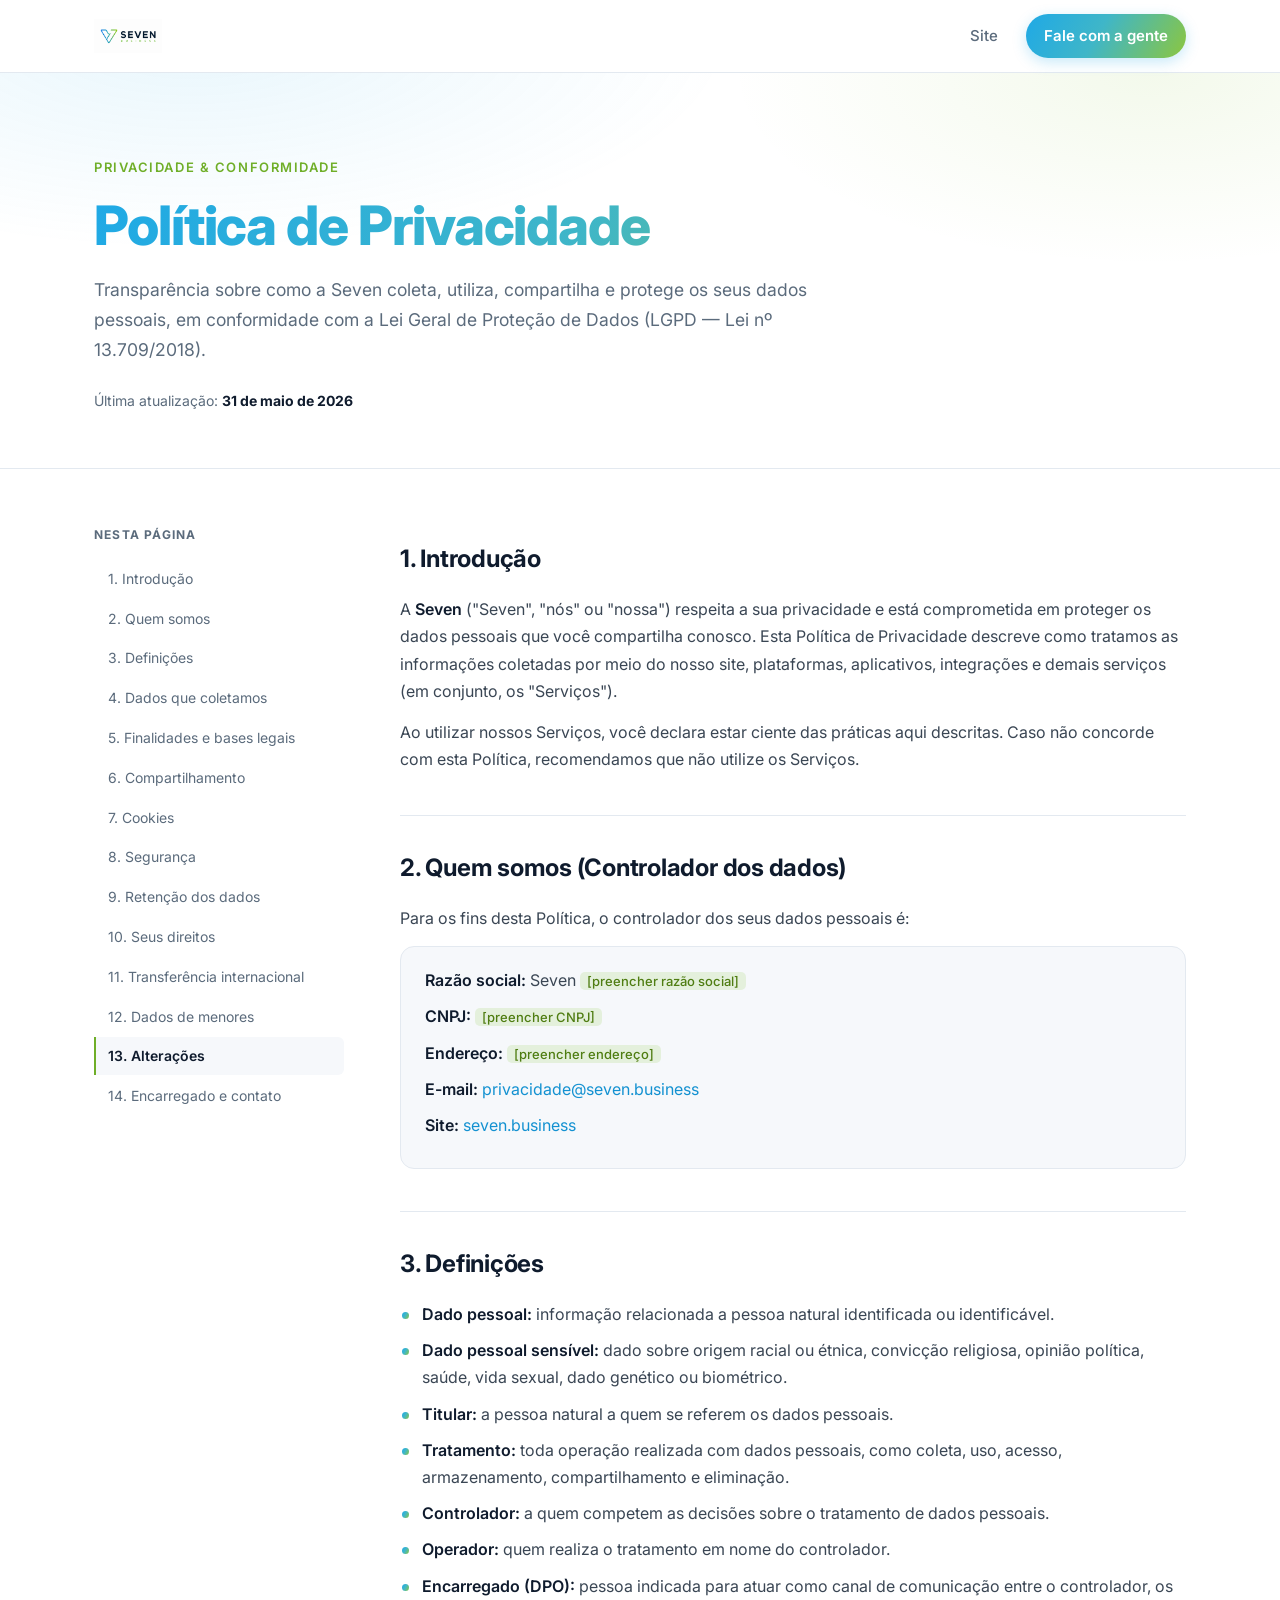
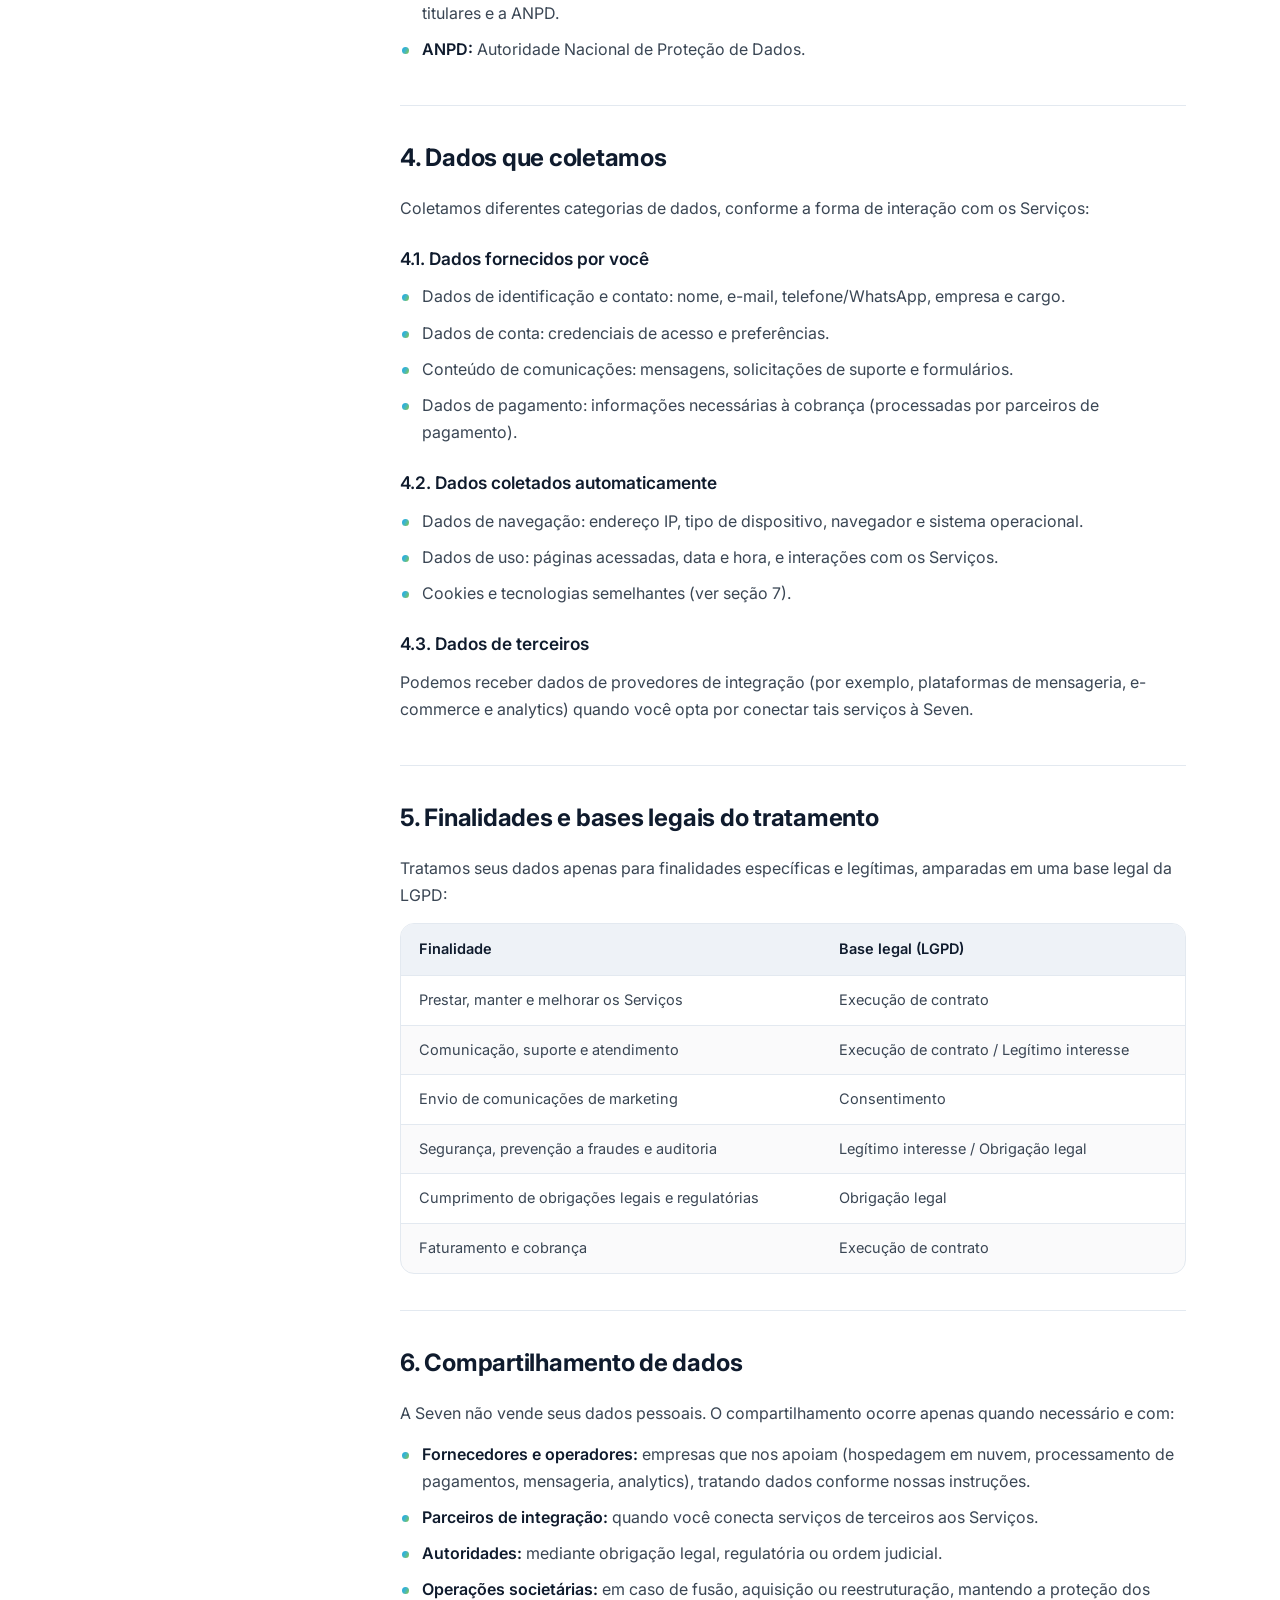
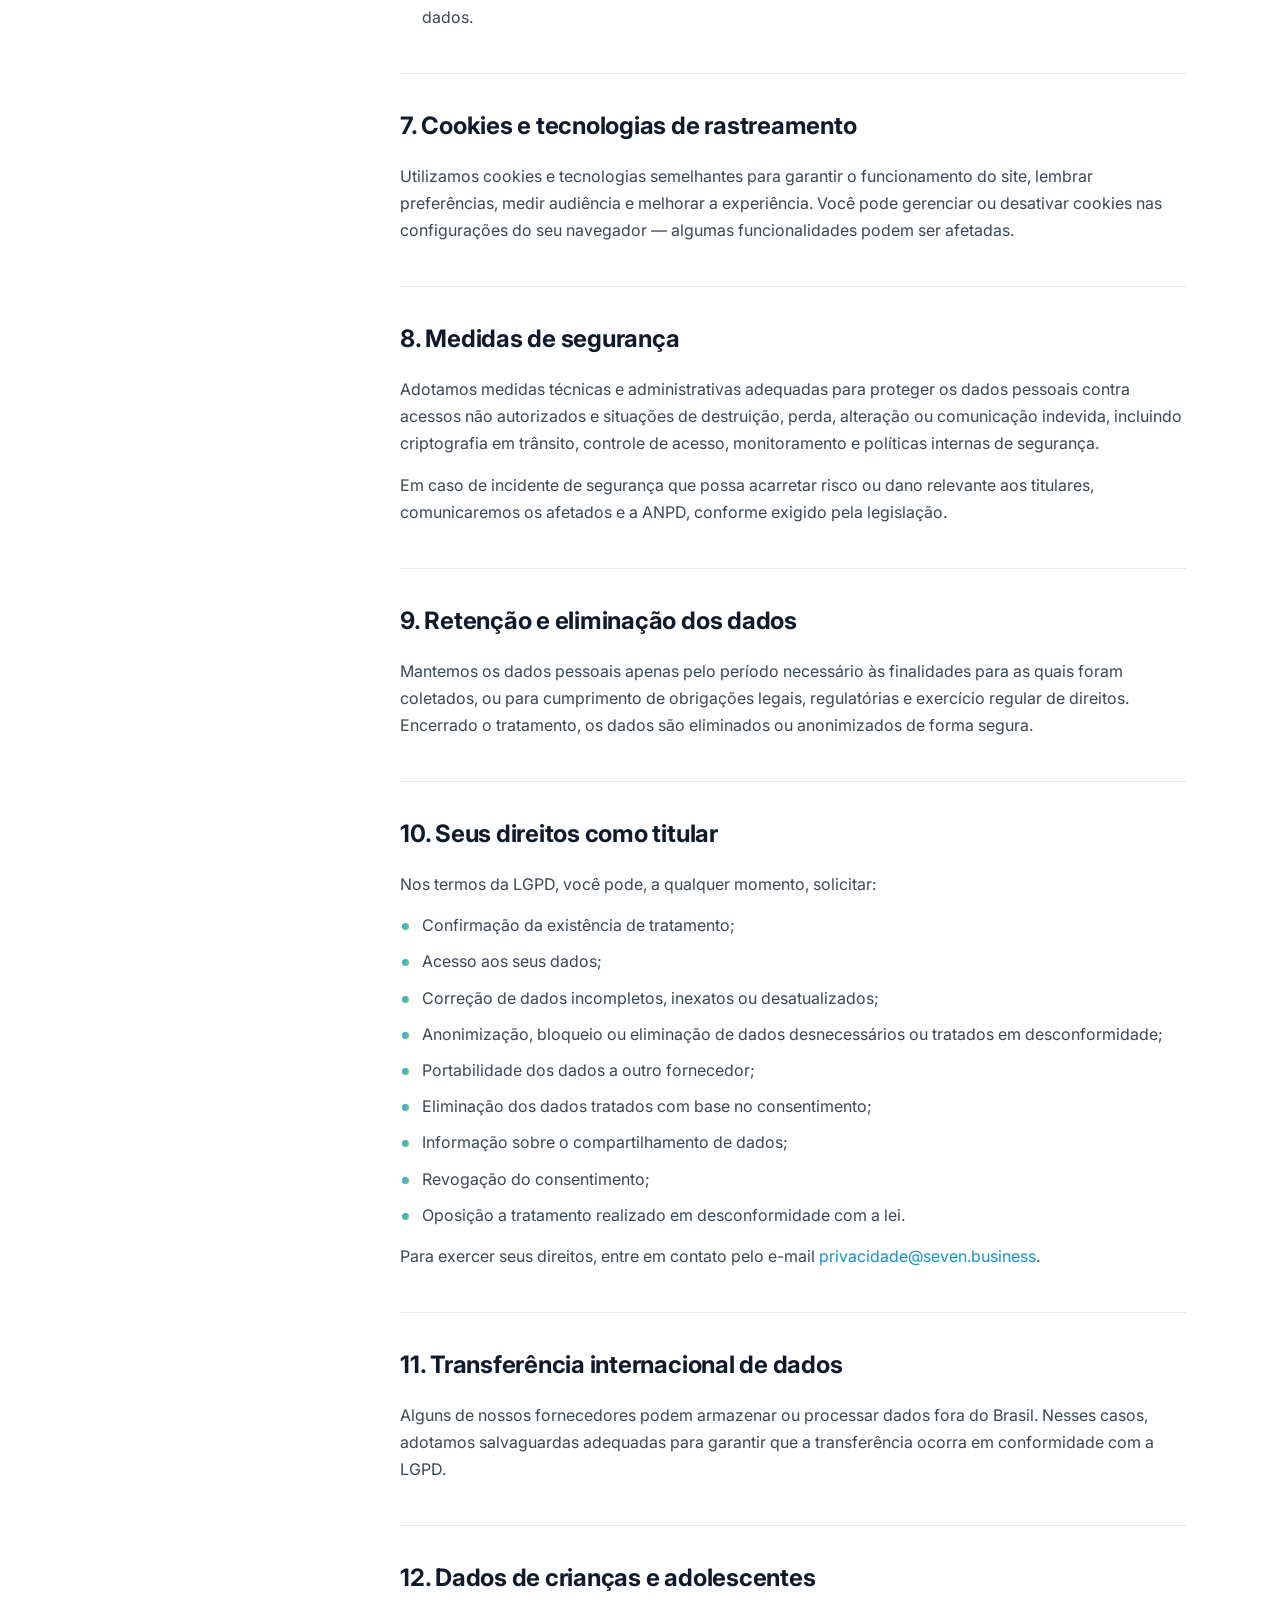
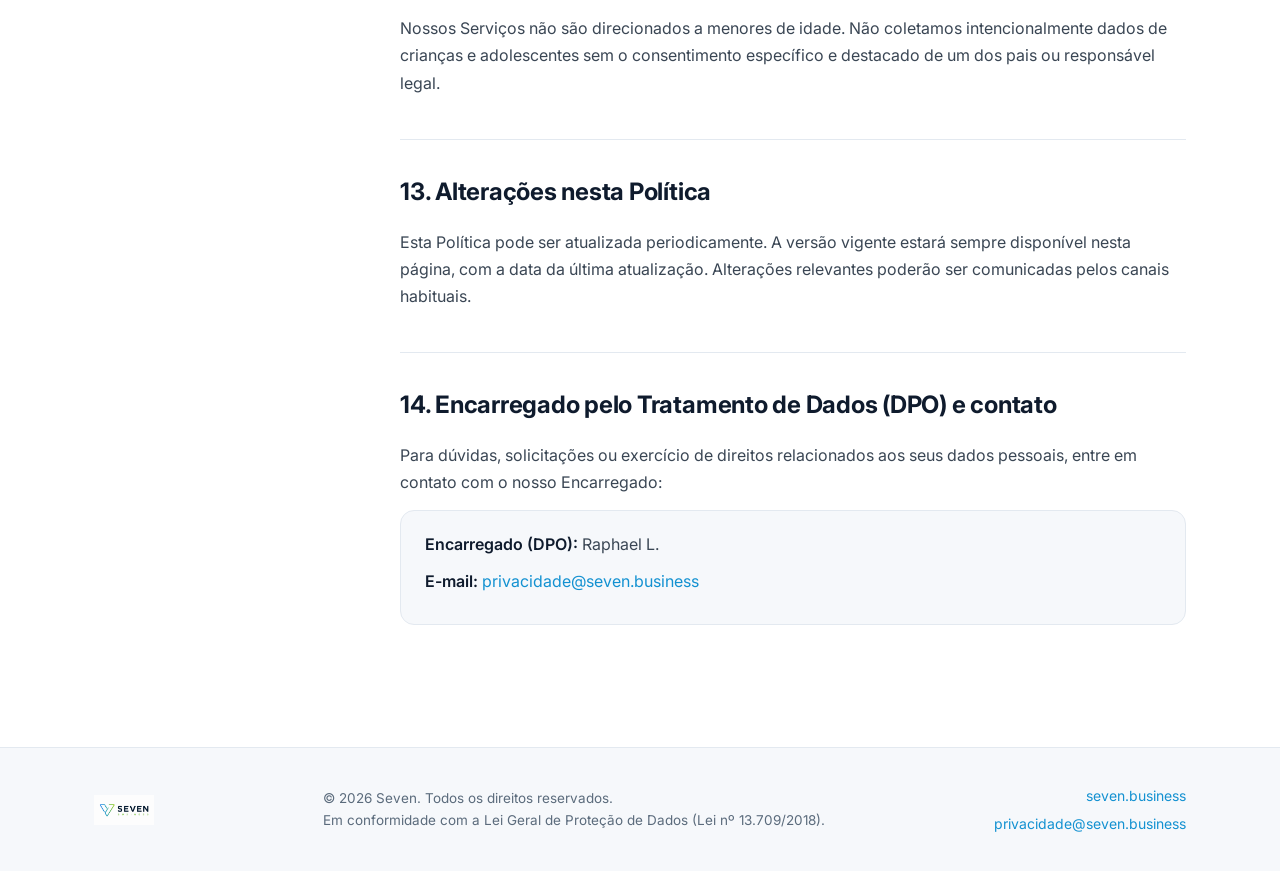
==== html/index.html @ 8d4e3cf4 "build 244ea8787c84525ef3524087aec18ded5f4bf4f7" ====
<!DOCTYPE html>
<html lang="pt-br">
<head>
  <meta charset="UTF-8" />
  <meta name="viewport" content="width=device-width, initial-scale=1.0" />
  <meta name="theme-color" content="#ffffff" />

  <title>Política de Privacidade — Seven</title>
  <meta name="description" content="Política de Privacidade da Seven. Saiba como tratamos, protegemos e armazenamos seus dados pessoais em conformidade com a LGPD." />

  <link rel="icon" href="logo/favicon.png" sizes="any" />
  <link rel="apple-touch-icon" href="logo/favicon.png" />

  <!-- Open Graph -->
  <meta property="og:type" content="website" />
  <meta property="og:title" content="Política de Privacidade — Seven" />
  <meta property="og:description" content="Saiba como a Seven trata, protege e armazena seus dados pessoais em conformidade com a LGPD." />
  <meta property="og:image" content="logo/seven-white.png" />
  <meta name="twitter:card" content="summary_large_image" />

  <link rel="preconnect" href="https://fonts.googleapis.com" />
  <link rel="preconnect" href="https://fonts.gstatic.com" crossorigin />
  <link href="https://fonts.googleapis.com/css2?family=Inter:wght@400;500;600;700;800&display=swap" rel="stylesheet" />
  <link rel="stylesheet" href="styles.css" />
</head>
<body>
  <header class="site-header">
    <div class="container header-inner">
      <a href="#topo" class="brand" aria-label="Seven">
        <img src="logo/seven-white.png" alt="Seven" class="brand-logo" />
      </a>
      <nav class="header-nav">
        <a href="https://seven.business" target="_blank" rel="noopener">Site</a>
        <a href="mailto:privacidade@seven.business" class="btn-contato">Fale com a gente</a>
      </nav>
    </div>
  </header>

  <main id="topo">
    <section class="hero">
      <div class="container">
        <span class="eyebrow">Privacidade &amp; Conformidade</span>
        <h1>Política de Privacidade</h1>
        <p class="hero-sub">
          Transparência sobre como a Seven coleta, utiliza, compartilha e protege os seus
          dados pessoais, em conformidade com a Lei Geral de Proteção de Dados (LGPD — Lei nº 13.709/2018).
        </p>
        <p class="hero-meta">Última atualização: <strong>31 de maio de 2026</strong></p>
      </div>
    </section>

    <div class="container content-grid">
      <!-- Índice -->
      <aside class="toc" aria-label="Índice">
        <p class="toc-title">Nesta página</p>
        <nav>
          <a href="#introducao">1. Introdução</a>
          <a href="#controlador">2. Quem somos</a>
          <a href="#definicoes">3. Definições</a>
          <a href="#dados">4. Dados que coletamos</a>
          <a href="#finalidades">5. Finalidades e bases legais</a>
          <a href="#compartilhamento">6. Compartilhamento</a>
          <a href="#cookies">7. Cookies</a>
          <a href="#seguranca">8. Segurança</a>
          <a href="#retencao">9. Retenção dos dados</a>
          <a href="#direitos">10. Seus direitos</a>
          <a href="#transferencia">11. Transferência internacional</a>
          <a href="#menores">12. Dados de menores</a>
          <a href="#alteracoes">13. Alterações</a>
          <a href="#contato">14. Encarregado e contato</a>
        </nav>
      </aside>

      <!-- Conteúdo -->
      <article class="policy">

        <section id="introducao">
          <h2>1. Introdução</h2>
          <p>
            A <strong>Seven</strong> ("Seven", "nós" ou "nossa") respeita a sua privacidade e está
            comprometida em proteger os dados pessoais que você compartilha conosco. Esta Política de
            Privacidade descreve como tratamos as informações coletadas por meio do nosso site,
            plataformas, aplicativos, integrações e demais serviços (em conjunto, os "Serviços").
          </p>
          <p>
            Ao utilizar nossos Serviços, você declara estar ciente das práticas aqui descritas. Caso
            não concorde com esta Política, recomendamos que não utilize os Serviços.
          </p>
        </section>

        <section id="controlador">
          <h2>2. Quem somos (Controlador dos dados)</h2>
          <p>
            Para os fins desta Política, o controlador dos seus dados pessoais é:
          </p>
          <ul class="info-box">
            <li><strong>Razão social:</strong> Seven <span class="todo">[preencher razão social]</span></li>
            <li><strong>CNPJ:</strong> <span class="todo">[preencher CNPJ]</span></li>
            <li><strong>Endereço:</strong> <span class="todo">[preencher endereço]</span></li>
            <li><strong>E-mail:</strong> <a href="mailto:privacidade@seven.business">privacidade@seven.business</a></li>
            <li><strong>Site:</strong> <a href="https://seven.business" target="_blank" rel="noopener">seven.business</a></li>
          </ul>
        </section>

        <section id="definicoes">
          <h2>3. Definições</h2>
          <ul>
            <li><strong>Dado pessoal:</strong> informação relacionada a pessoa natural identificada ou identificável.</li>
            <li><strong>Dado pessoal sensível:</strong> dado sobre origem racial ou étnica, convicção religiosa, opinião política, saúde, vida sexual, dado genético ou biométrico.</li>
            <li><strong>Titular:</strong> a pessoa natural a quem se referem os dados pessoais.</li>
            <li><strong>Tratamento:</strong> toda operação realizada com dados pessoais, como coleta, uso, acesso, armazenamento, compartilhamento e eliminação.</li>
            <li><strong>Controlador:</strong> a quem competem as decisões sobre o tratamento de dados pessoais.</li>
            <li><strong>Operador:</strong> quem realiza o tratamento em nome do controlador.</li>
            <li><strong>Encarregado (DPO):</strong> pessoa indicada para atuar como canal de comunicação entre o controlador, os titulares e a ANPD.</li>
            <li><strong>ANPD:</strong> Autoridade Nacional de Proteção de Dados.</li>
          </ul>
        </section>

        <section id="dados">
          <h2>4. Dados que coletamos</h2>
          <p>Coletamos diferentes categorias de dados, conforme a forma de interação com os Serviços:</p>

          <h3>4.1. Dados fornecidos por você</h3>
          <ul>
            <li>Dados de identificação e contato: nome, e-mail, telefone/WhatsApp, empresa e cargo.</li>
            <li>Dados de conta: credenciais de acesso e preferências.</li>
            <li>Conteúdo de comunicações: mensagens, solicitações de suporte e formulários.</li>
            <li>Dados de pagamento: informações necessárias à cobrança (processadas por parceiros de pagamento).</li>
          </ul>

          <h3>4.2. Dados coletados automaticamente</h3>
          <ul>
            <li>Dados de navegação: endereço IP, tipo de dispositivo, navegador e sistema operacional.</li>
            <li>Dados de uso: páginas acessadas, data e hora, e interações com os Serviços.</li>
            <li>Cookies e tecnologias semelhantes (ver seção 7).</li>
          </ul>

          <h3>4.3. Dados de terceiros</h3>
          <p>
            Podemos receber dados de provedores de integração (por exemplo, plataformas de mensageria,
            e-commerce e analytics) quando você opta por conectar tais serviços à Seven.
          </p>
        </section>

        <section id="finalidades">
          <h2>5. Finalidades e bases legais do tratamento</h2>
          <p>Tratamos seus dados apenas para finalidades específicas e legítimas, amparadas em uma base legal da LGPD:</p>
          <div class="table-wrap">
            <table>
              <thead>
                <tr><th>Finalidade</th><th>Base legal (LGPD)</th></tr>
              </thead>
              <tbody>
                <tr><td>Prestar, manter e melhorar os Serviços</td><td>Execução de contrato</td></tr>
                <tr><td>Comunicação, suporte e atendimento</td><td>Execução de contrato / Legítimo interesse</td></tr>
                <tr><td>Envio de comunicações de marketing</td><td>Consentimento</td></tr>
                <tr><td>Segurança, prevenção a fraudes e auditoria</td><td>Legítimo interesse / Obrigação legal</td></tr>
                <tr><td>Cumprimento de obrigações legais e regulatórias</td><td>Obrigação legal</td></tr>
                <tr><td>Faturamento e cobrança</td><td>Execução de contrato</td></tr>
              </tbody>
            </table>
          </div>
        </section>

        <section id="compartilhamento">
          <h2>6. Compartilhamento de dados</h2>
          <p>A Seven não vende seus dados pessoais. O compartilhamento ocorre apenas quando necessário e com:</p>
          <ul>
            <li><strong>Fornecedores e operadores:</strong> empresas que nos apoiam (hospedagem em nuvem, processamento de pagamentos, mensageria, analytics), tratando dados conforme nossas instruções.</li>
            <li><strong>Parceiros de integração:</strong> quando você conecta serviços de terceiros aos Serviços.</li>
            <li><strong>Autoridades:</strong> mediante obrigação legal, regulatória ou ordem judicial.</li>
            <li><strong>Operações societárias:</strong> em caso de fusão, aquisição ou reestruturação, mantendo a proteção dos dados.</li>
          </ul>
        </section>

        <section id="cookies">
          <h2>7. Cookies e tecnologias de rastreamento</h2>
          <p>
            Utilizamos cookies e tecnologias semelhantes para garantir o funcionamento do site, lembrar
            preferências, medir audiência e melhorar a experiência. Você pode gerenciar ou desativar
            cookies nas configurações do seu navegador — algumas funcionalidades podem ser afetadas.
          </p>
        </section>

        <section id="seguranca">
          <h2>8. Medidas de segurança</h2>
          <p>
            Adotamos medidas técnicas e administrativas adequadas para proteger os dados pessoais contra
            acessos não autorizados e situações de destruição, perda, alteração ou comunicação indevida,
            incluindo criptografia em trânsito, controle de acesso, monitoramento e políticas internas de segurança.
          </p>
          <p>
            Em caso de incidente de segurança que possa acarretar risco ou dano relevante aos titulares,
            comunicaremos os afetados e a ANPD, conforme exigido pela legislação.
          </p>
        </section>

        <section id="retencao">
          <h2>9. Retenção e eliminação dos dados</h2>
          <p>
            Mantemos os dados pessoais apenas pelo período necessário às finalidades para as quais foram
            coletados, ou para cumprimento de obrigações legais, regulatórias e exercício regular de direitos.
            Encerrado o tratamento, os dados são eliminados ou anonimizados de forma segura.
          </p>
        </section>

        <section id="direitos">
          <h2>10. Seus direitos como titular</h2>
          <p>Nos termos da LGPD, você pode, a qualquer momento, solicitar:</p>
          <ul>
            <li>Confirmação da existência de tratamento;</li>
            <li>Acesso aos seus dados;</li>
            <li>Correção de dados incompletos, inexatos ou desatualizados;</li>
            <li>Anonimização, bloqueio ou eliminação de dados desnecessários ou tratados em desconformidade;</li>
            <li>Portabilidade dos dados a outro fornecedor;</li>
            <li>Eliminação dos dados tratados com base no consentimento;</li>
            <li>Informação sobre o compartilhamento de dados;</li>
            <li>Revogação do consentimento;</li>
            <li>Oposição a tratamento realizado em desconformidade com a lei.</li>
          </ul>
          <p>
            Para exercer seus direitos, entre em contato pelo e-mail
            <a href="mailto:privacidade@seven.business">privacidade@seven.business</a>.
          </p>
        </section>

        <section id="transferencia">
          <h2>11. Transferência internacional de dados</h2>
          <p>
            Alguns de nossos fornecedores podem armazenar ou processar dados fora do Brasil. Nesses casos,
            adotamos salvaguardas adequadas para garantir que a transferência ocorra em conformidade com a LGPD.
          </p>
        </section>

        <section id="menores">
          <h2>12. Dados de crianças e adolescentes</h2>
          <p>
            Nossos Serviços não são direcionados a menores de idade. Não coletamos intencionalmente dados de
            crianças e adolescentes sem o consentimento específico e destacado de um dos pais ou responsável legal.
          </p>
        </section>

        <section id="alteracoes">
          <h2>13. Alterações nesta Política</h2>
          <p>
            Esta Política pode ser atualizada periodicamente. A versão vigente estará sempre disponível nesta
            página, com a data da última atualização. Alterações relevantes poderão ser comunicadas pelos
            canais habituais.
          </p>
        </section>

        <section id="contato">
          <h2>14. Encarregado pelo Tratamento de Dados (DPO) e contato</h2>
          <p>
            Para dúvidas, solicitações ou exercício de direitos relacionados aos seus dados pessoais,
            entre em contato com o nosso Encarregado:
          </p>
          <ul class="info-box">
            <li><strong>Encarregado (DPO):</strong> Raphael L.</li>
            <li><strong>E-mail:</strong> <a href="mailto:privacidade@seven.business">privacidade@seven.business</a></li>
          </ul>
        </section>

      </article>
    </div>
  </main>

  <footer class="site-footer">
    <div class="container footer-inner">
      <img src="logo/seven-white.png" alt="Seven" class="footer-logo" />
      <p class="footer-text">
        © <span id="ano">2026</span> Seven. Todos os direitos reservados.<br />
        Em conformidade com a Lei Geral de Proteção de Dados (Lei nº 13.709/2018).
      </p>
      <div class="footer-links">
        <a href="https://seven.business" target="_blank" rel="noopener">seven.business</a>
        <a href="mailto:privacidade@seven.business">privacidade@seven.business</a>
      </div>
    </div>
  </footer>

  <script>
    document.getElementById('ano').textContent = new Date().getFullYear();
    // Destaque do item ativo no índice
    const links = document.querySelectorAll('.toc a');
    const sections = [...links].map(a => document.querySelector(a.getAttribute('href')));
    const obs = new IntersectionObserver((entries) => {
      entries.forEach(e => {
        if (e.isIntersecting) {
          const id = e.target.id;
          links.forEach(l => l.classList.toggle('active', l.getAttribute('href') === '#' + id));
        }
      });
    }, { rootMargin: '-20% 0px -75% 0px' });
    sections.forEach(s => s && obs.observe(s));
  </script>
<!-- build-prova: seven-sites 2026-10-14 -->
</body>
</html>
---- html/styles.css ----
:root {
  --bg: #ffffff;
  --surface: #f6f8fb;
  --surface-2: #eef2f7;
  --border: #e3e9f0;
  --text: #0f1b2d;
  --muted: #5b6b7c;
  --brand-blue: #1391d1;
  --brand-green: #6fae28;
  --gradient: linear-gradient(120deg, #1fa9e6 0%, #3fb6c8 45%, #8cc63f 100%);
  --radius: 14px;
  --maxw: 1140px;
}

* { box-sizing: border-box; margin: 0; padding: 0; }

html { scroll-behavior: smooth; scroll-padding-top: 90px; }

body {
  font-family: 'Inter', -apple-system, BlinkMacSystemFont, 'Segoe UI', sans-serif;
  background: var(--bg);
  color: var(--text);
  line-height: 1.7;
  -webkit-font-smoothing: antialiased;
  font-size: 16px;
}

a { color: var(--brand-blue); text-decoration: none; transition: color .2s; }
a:hover { color: var(--brand-green); }

.container { width: 100%; max-width: var(--maxw); margin: 0 auto; padding: 0 24px; }

/* Header */
.site-header {
  position: sticky; top: 0; z-index: 50;
  background: rgba(255, 255, 255, .88);
  backdrop-filter: blur(12px);
  border-bottom: 1px solid var(--border);
}
.header-inner {
  display: flex; align-items: center; justify-content: space-between;
  height: 72px;
}
.brand-logo { height: 34px; width: auto; display: block; }
.header-nav { display: flex; align-items: center; gap: 28px; }
.header-nav a { color: var(--muted); font-weight: 500; font-size: 15px; }
.header-nav a:hover { color: var(--text); }
.btn-contato {
  background: var(--gradient); color: #fff !important;
  padding: 9px 18px; border-radius: 999px; font-weight: 600 !important;
  box-shadow: 0 4px 14px rgba(31,169,230,.25);
}
.btn-contato:hover { opacity: .92; }

/* Hero */
.hero {
  position: relative;
  padding: 80px 0 56px;
  border-bottom: 1px solid var(--border);
  overflow: hidden;
}
.hero::before {
  content: ''; position: absolute; inset: 0;
  background: radial-gradient(900px 360px at 15% -10%, rgba(31,169,230,.10), transparent 60%),
              radial-gradient(700px 320px at 90% 0%, rgba(140,198,63,.10), transparent 60%);
  pointer-events: none;
}
.hero .container { position: relative; }
.eyebrow {
  display: inline-block;
  font-size: 13px; font-weight: 600; letter-spacing: .12em; text-transform: uppercase;
  color: var(--brand-green); margin-bottom: 18px;
}
.hero h1 {
  font-size: clamp(2.2rem, 5vw, 3.4rem);
  font-weight: 800; line-height: 1.08; letter-spacing: -.02em;
  background: var(--gradient); -webkit-background-clip: text; background-clip: text;
  -webkit-text-fill-color: transparent; color: var(--brand-blue);
}
.hero-sub { color: var(--muted); font-size: 1.1rem; max-width: 720px; margin-top: 20px; }
.hero-meta { margin-top: 24px; font-size: 14px; color: var(--muted); }
.hero-meta strong { color: var(--text); }

/* Layout conteúdo */
.content-grid {
  display: grid; grid-template-columns: 250px 1fr;
  gap: 56px; padding-top: 56px; padding-bottom: 80px; align-items: start;
}

/* Índice */
.toc { position: sticky; top: 96px; }
.toc-title {
  font-size: 12px; font-weight: 700; letter-spacing: .1em; text-transform: uppercase;
  color: var(--muted); margin-bottom: 14px;
}
.toc nav { display: flex; flex-direction: column; gap: 2px; }
.toc nav a {
  color: var(--muted); font-size: 14px; padding: 7px 12px;
  border-left: 2px solid transparent; border-radius: 0 6px 6px 0; transition: all .18s;
}
.toc nav a:hover { color: var(--text); background: var(--surface); }
.toc nav a.active {
  color: var(--text); border-left-color: var(--brand-green);
  background: var(--surface); font-weight: 600;
}

/* Política */
.policy section { padding: 14px 0 28px; scroll-margin-top: 90px; }
.policy section + section { border-top: 1px solid var(--border); padding-top: 32px; }
.policy h2 {
  font-size: 1.5rem; font-weight: 700; letter-spacing: -.01em;
  margin-bottom: 16px; color: var(--text);
}
.policy h3 {
  font-size: 1.08rem; font-weight: 600; margin: 22px 0 10px; color: var(--text);
}
.policy p { color: #3a4654; margin-bottom: 14px; }
.policy ul { list-style: none; margin: 8px 0 14px; }
.policy ul li {
  position: relative; padding-left: 22px; margin-bottom: 9px; color: #3a4654;
}
.policy ul li::before {
  content: ''; position: absolute; left: 2px; top: 11px;
  width: 7px; height: 7px; border-radius: 50%;
  background: var(--gradient);
}
.policy strong { color: var(--text); font-weight: 600; }

.info-box {
  background: var(--surface); border: 1px solid var(--border);
  border-radius: var(--radius); padding: 20px 24px !important; margin: 4px 0 8px;
}
.info-box li { padding-left: 0 !important; margin-bottom: 8px; }
.info-box li::before { display: none; }

.todo {
  color: #4f7d12; background: rgba(140,198,63,.16);
  padding: 1px 7px; border-radius: 5px; font-size: 13px; font-weight: 500;
}

/* Tabela */
.table-wrap { overflow-x: auto; border-radius: var(--radius); border: 1px solid var(--border); margin: 8px 0; }
table { width: 100%; border-collapse: collapse; font-size: 14.5px; min-width: 460px; }
thead th {
  background: var(--surface-2); text-align: left; padding: 13px 18px;
  font-weight: 600; color: var(--text); border-bottom: 1px solid var(--border);
}
tbody td { padding: 12px 18px; color: #3a4654; border-bottom: 1px solid var(--border); }
tbody tr:last-child td { border-bottom: none; }
tbody tr:nth-child(even) { background: rgba(15,27,45,.018); }

/* Footer */
.site-footer { border-top: 1px solid var(--border); background: var(--surface); }
.footer-inner {
  display: flex; flex-wrap: wrap; align-items: center; justify-content: space-between;
  gap: 20px; padding: 36px 24px;
}
.footer-logo { height: 30px; width: auto; }
.footer-text { color: var(--muted); font-size: 13.5px; line-height: 1.6; }
.footer-links { display: flex; flex-direction: column; gap: 4px; text-align: right; font-size: 14px; }

/* Responsivo */
@media (max-width: 880px) {
  .content-grid { grid-template-columns: 1fr; gap: 0; }
  .toc { display: none; }
  .hero { padding: 56px 0 40px; }
  .footer-inner { justify-content: center; text-align: center; }
  .footer-links { text-align: center; }
}
@media (max-width: 520px) {
  .header-nav a:not(.btn-contato) { display: none; }
}
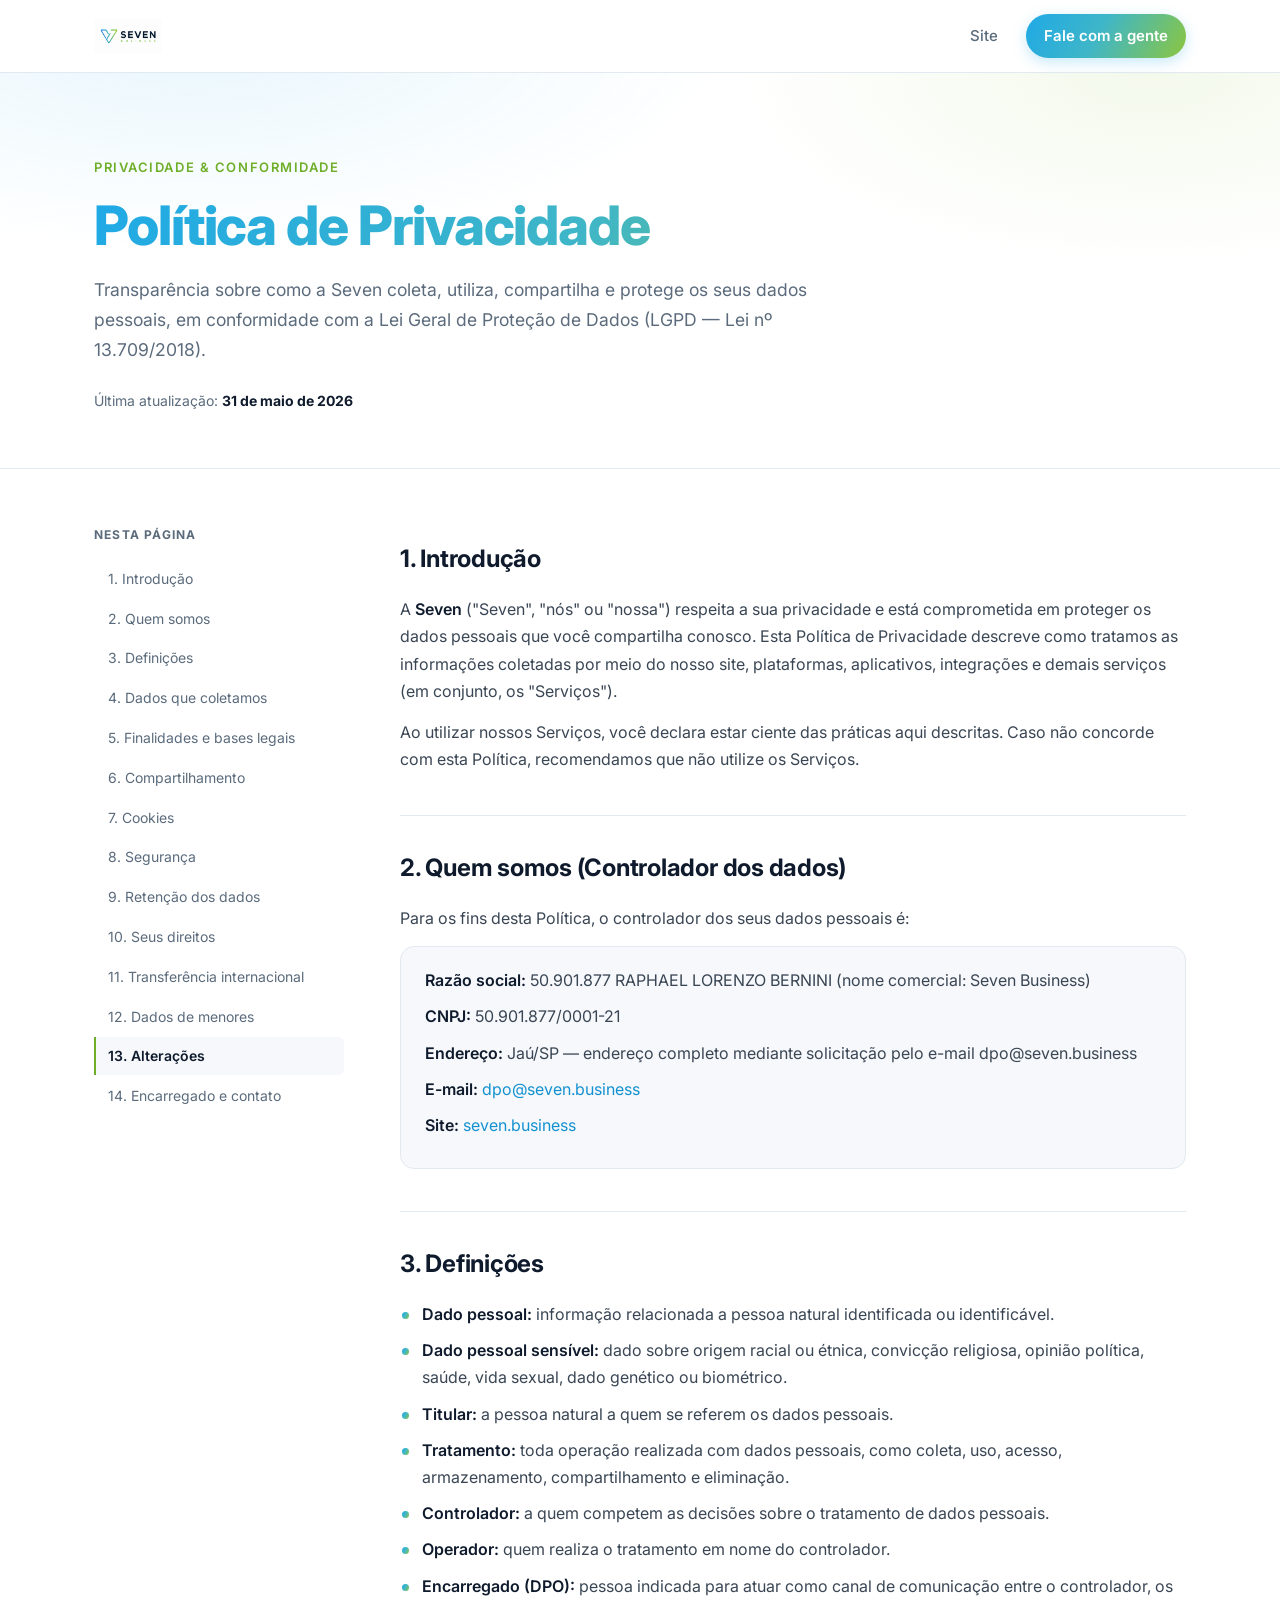
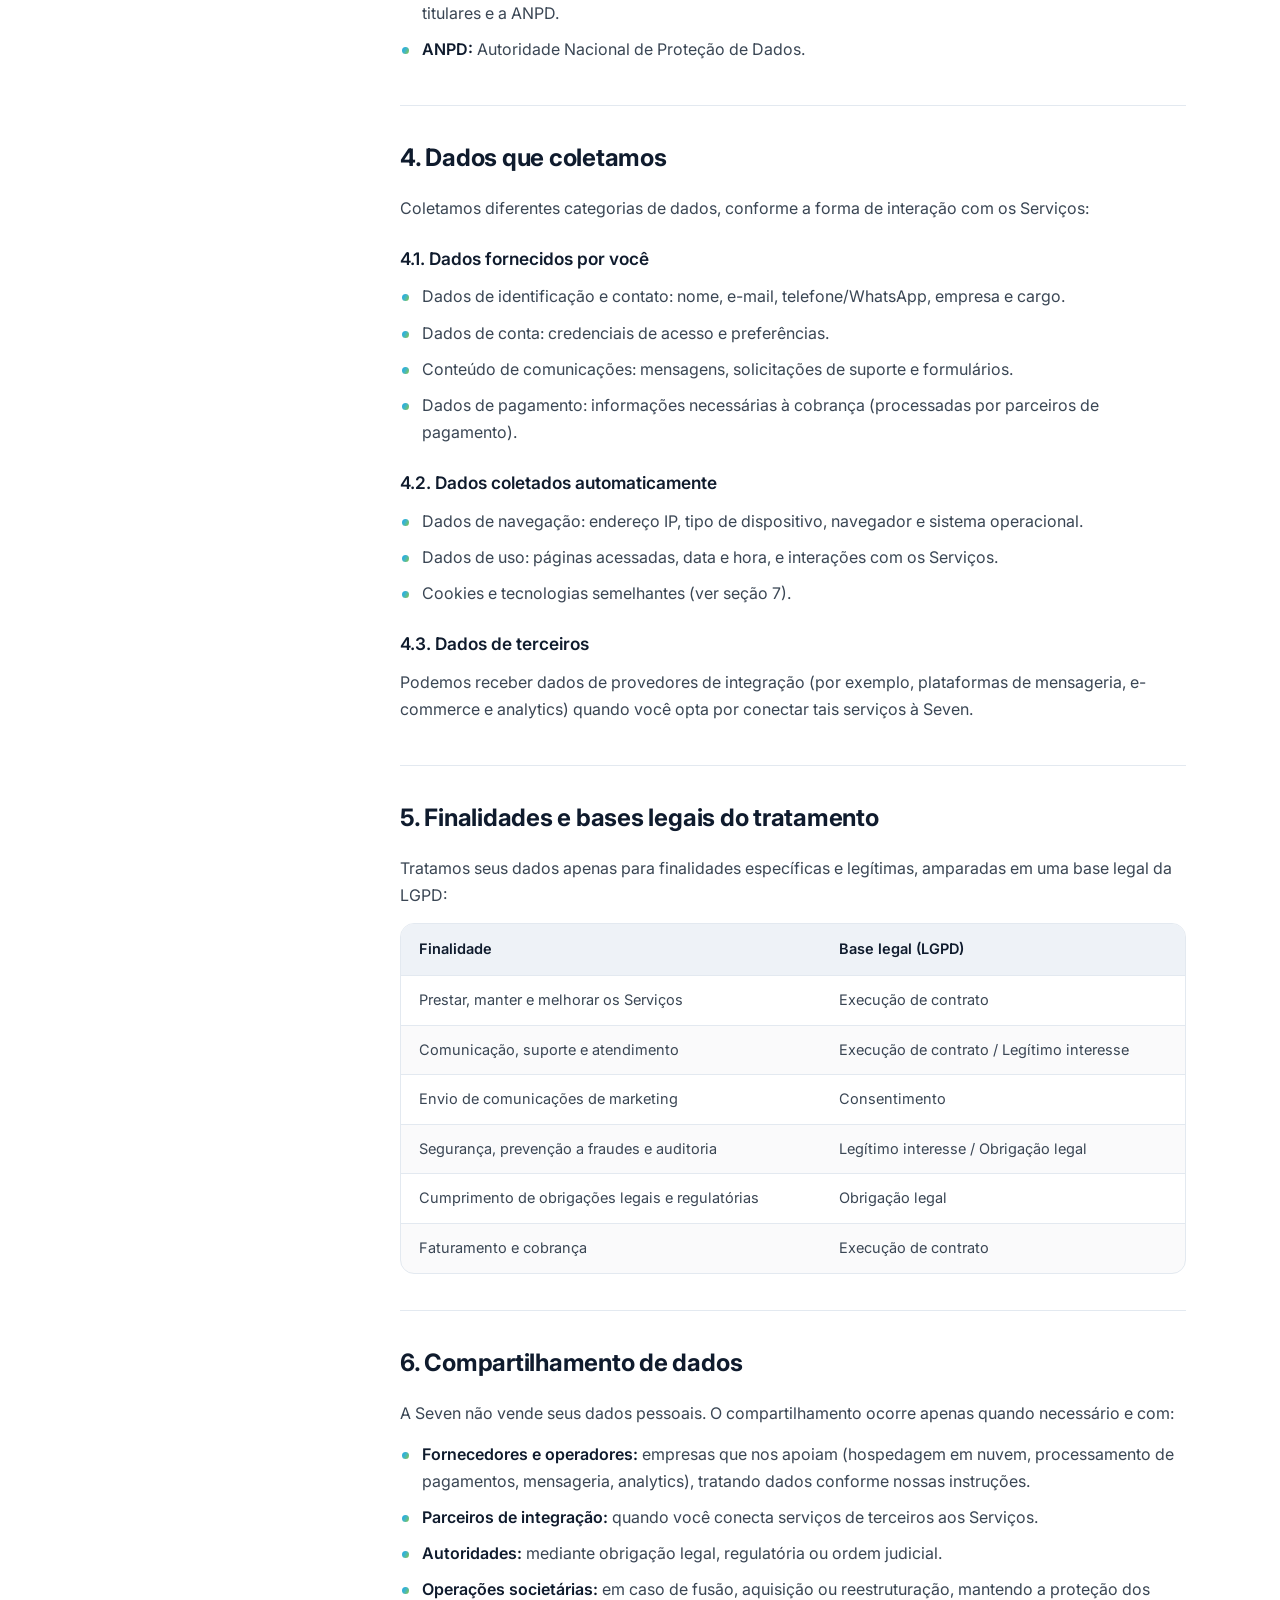
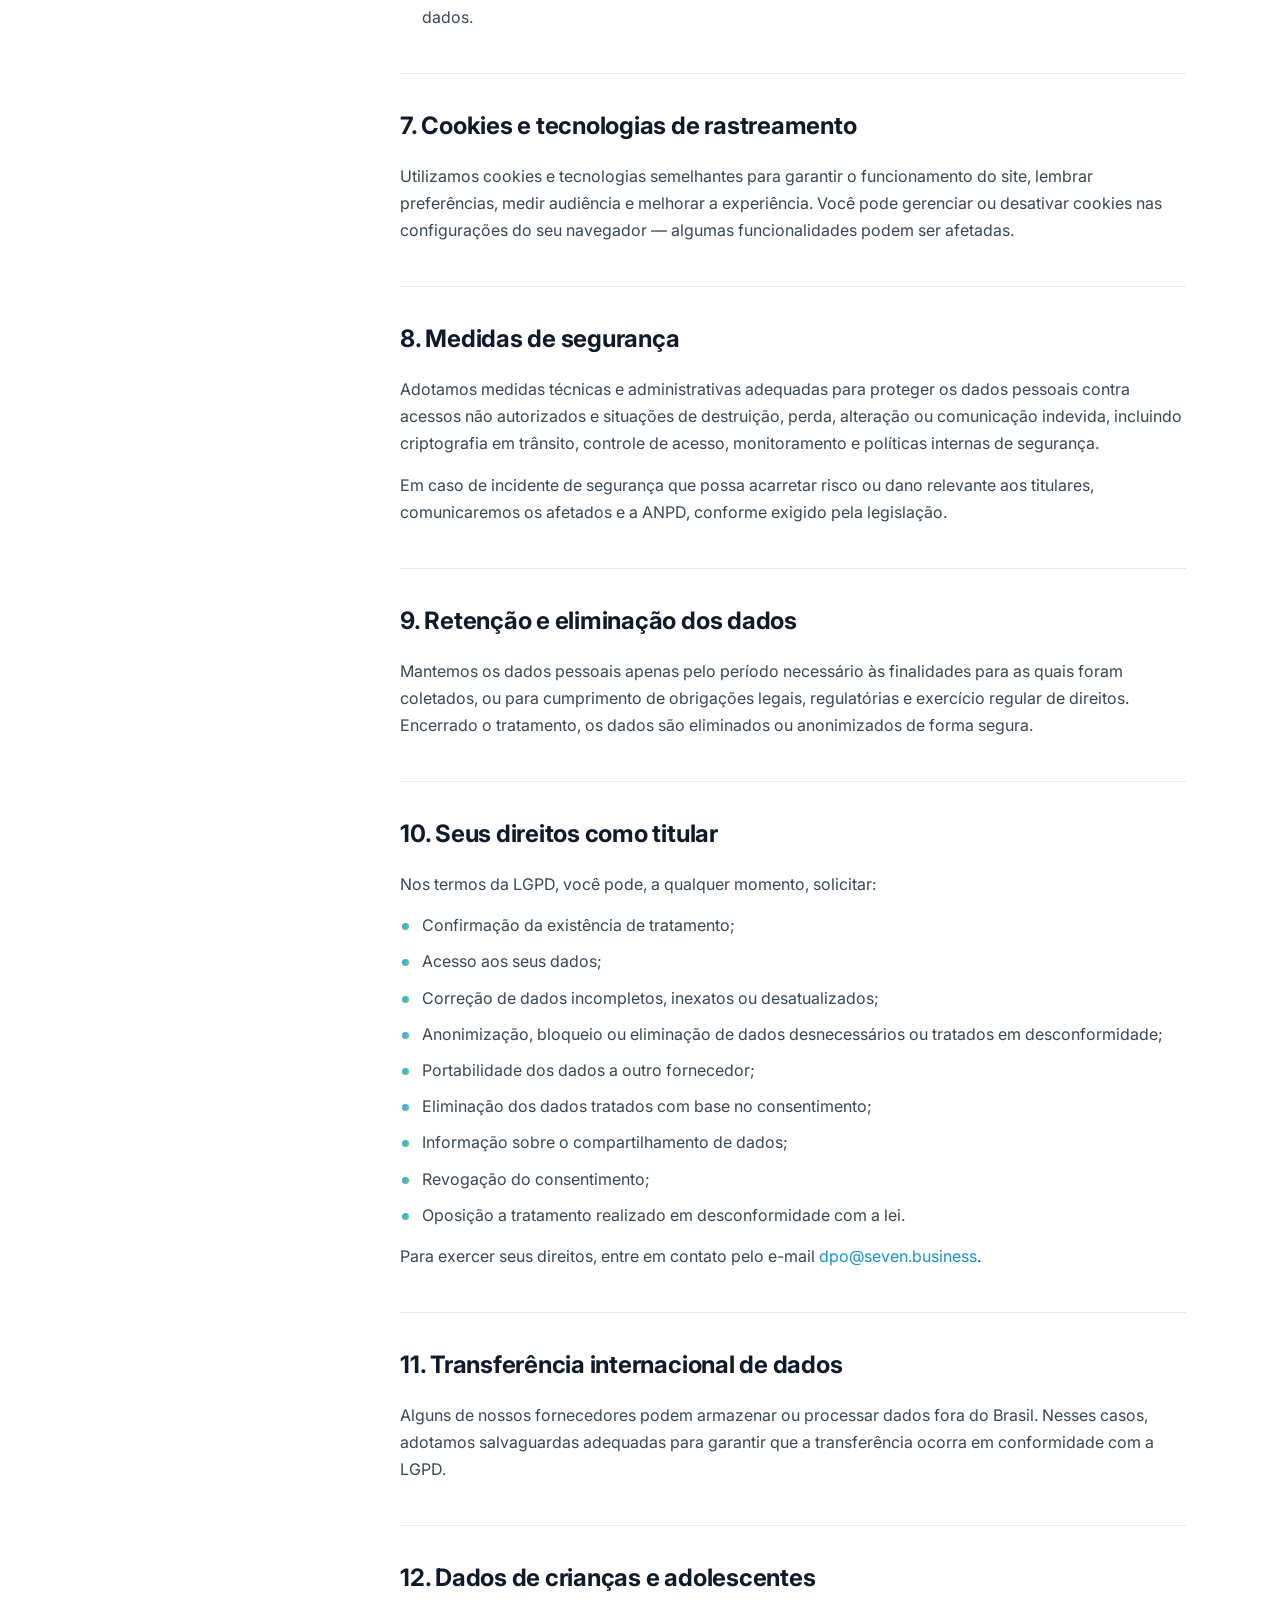
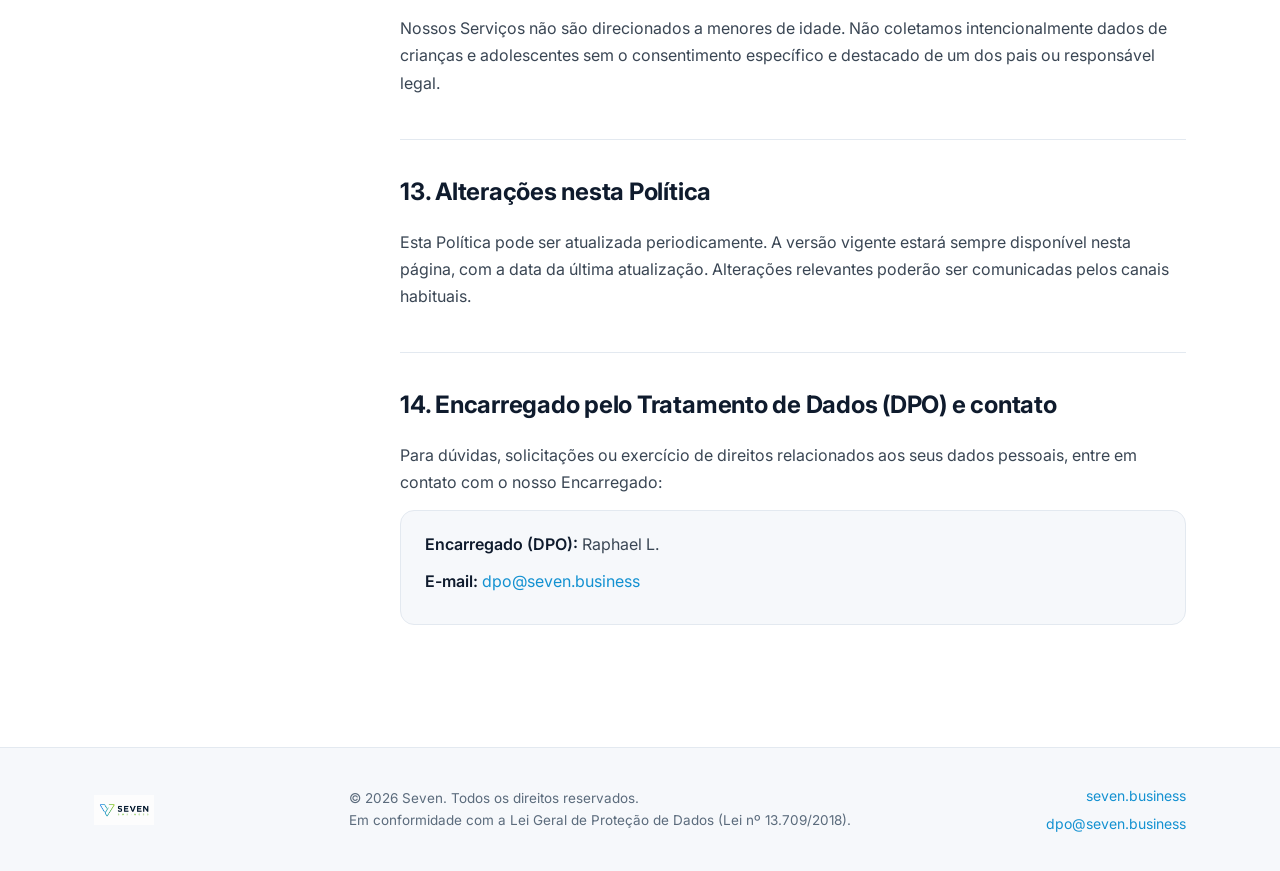
==== commit 48c36fe5: "build f6e7c7cad3eea7059eb86be1544ff1ae70ad575f" ====
--- a/html/index.html
+++ b/html/index.html
@@ -31,7 +31,7 @@
       </a>
       <nav class="header-nav">
         <a href="https://seven.business" target="_blank" rel="noopener">Site</a>
-        <a href="mailto:privacidade@seven.business" class="btn-contato">Fale com a gente</a>
+        <a href="mailto:dpo@seven.business" class="btn-contato">Fale com a gente</a>
       </nav>
     </div>
   </header>
@@ -94,10 +94,10 @@
             Para os fins desta Política, o controlador dos seus dados pessoais é:
           </p>
           <ul class="info-box">
-            <li><strong>Razão social:</strong> Seven <span class="todo">[preencher razão social]</span></li>
-            <li><strong>CNPJ:</strong> <span class="todo">[preencher CNPJ]</span></li>
-            <li><strong>Endereço:</strong> <span class="todo">[preencher endereço]</span></li>
-            <li><strong>E-mail:</strong> <a href="mailto:privacidade@seven.business">privacidade@seven.business</a></li>
+            <li><strong>Razão social:</strong> 50.901.877 RAPHAEL LORENZO BERNINI (nome comercial: Seven Business)</li>
+            <li><strong>CNPJ:</strong> 50.901.877/0001-21</li>
+            <li><strong>Endereço:</strong> Jaú/SP — endereço completo mediante solicitação pelo e-mail dpo@seven.business</li>
+            <li><strong>E-mail:</strong> <a href="mailto:dpo@seven.business">dpo@seven.business</a></li>
             <li><strong>Site:</strong> <a href="https://seven.business" target="_blank" rel="noopener">seven.business</a></li>
           </ul>
         </section>
@@ -220,7 +220,7 @@
           </ul>
           <p>
             Para exercer seus direitos, entre em contato pelo e-mail
-            <a href="mailto:privacidade@seven.business">privacidade@seven.business</a>.
+            <a href="mailto:dpo@seven.business">dpo@seven.business</a>.
           </p>
         </section>
 
@@ -257,7 +257,7 @@
           </p>
           <ul class="info-box">
             <li><strong>Encarregado (DPO):</strong> Raphael L.</li>
-            <li><strong>E-mail:</strong> <a href="mailto:privacidade@seven.business">privacidade@seven.business</a></li>
+            <li><strong>E-mail:</strong> <a href="mailto:dpo@seven.business">dpo@seven.business</a></li>
           </ul>
         </section>
 
@@ -274,7 +274,7 @@
       </p>
       <div class="footer-links">
         <a href="https://seven.business" target="_blank" rel="noopener">seven.business</a>
-        <a href="mailto:privacidade@seven.business">privacidade@seven.business</a>
+        <a href="mailto:dpo@seven.business">dpo@seven.business</a>
       </div>
     </div>
   </footer>
